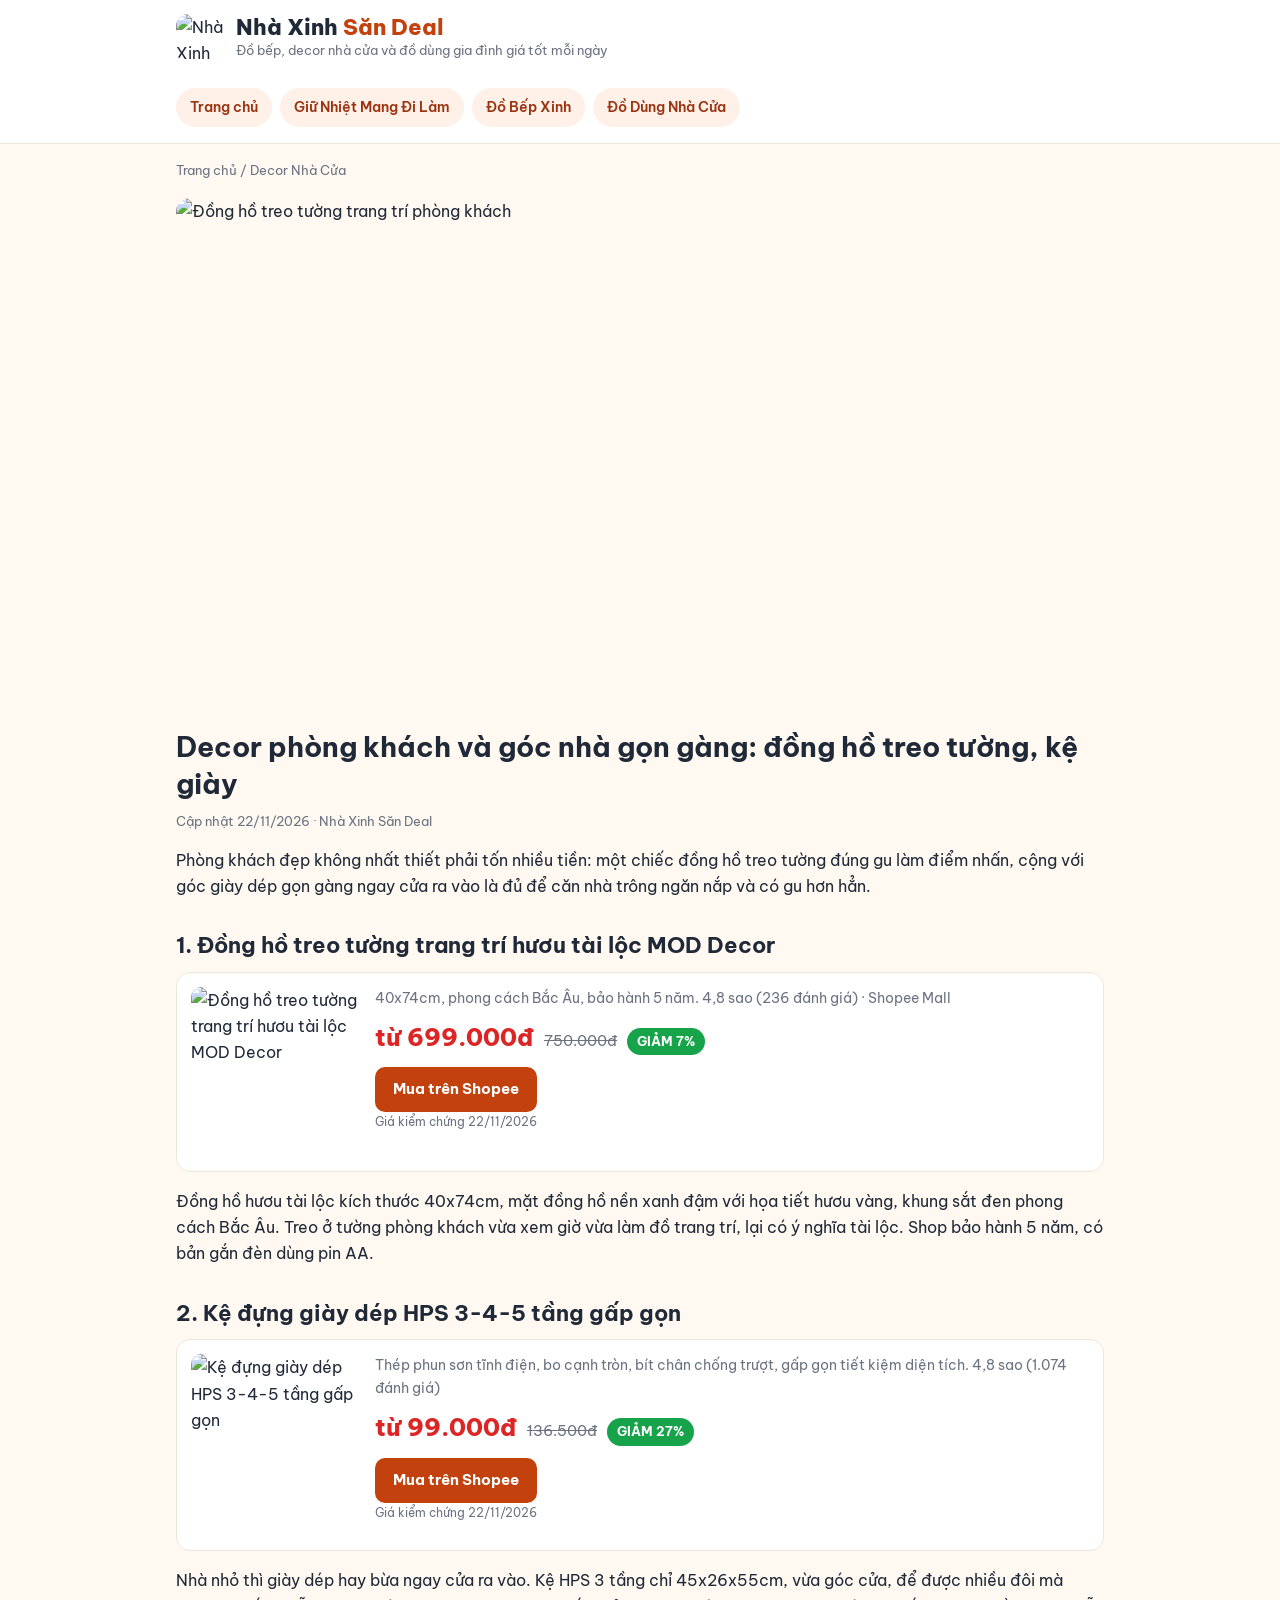
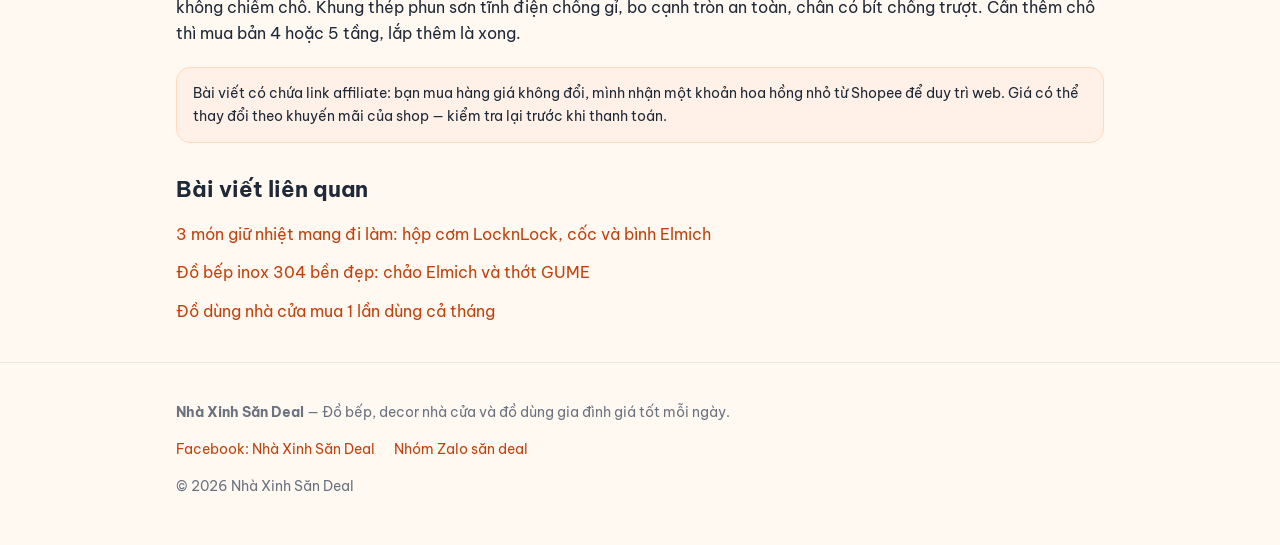
==== bai-viet/decor-phong-khach-gon-gang.html @ 506d566c "Add files via upload" ====
<!doctype html>
<html lang="vi">
<head>
<meta charset="utf-8" />
<meta name="viewport" content="width=device-width, initial-scale=1" />
<title>Decor phòng khách và góc nhà gọn gàng: đồng hồ treo tường, kệ giày — Nhà Xinh Săn Deal</title>
<meta name="description" content="Đồng hồ treo tường trang trí hươu tài lộc MOD Decor phong cách Bắc Âu và kệ giày HPS gấp gọn cho nhà nhỏ: decor phòng khách đẹp, góc nhà gọn gàng. Giá kiểm chứng, link mua Shopee." />
<meta property="og:title" content="Decor phòng khách và góc nhà gọn gàng: đồng hồ treo tường, kệ giày" />
<meta property="og:description" content="Đồng hồ hươu tài lộc phong cách Bắc Âu và kệ giày gấp gọn cho nhà nhỏ. Giá kiểm chứng từng món." />
<meta property="og:type" content="article" />
<meta property="og:url" content="https://nhaxinhsandeal.pages.dev/bai-viet/decor-phong-khach-gon-gang.html" />
<meta property="og:site_name" content="Nhà Xinh Săn Deal" />
<meta property="og:locale" content="vi_VN" />
<meta property="og:image" content="https://nhaxinhsandeal.pages.dev/images/dong-ho.jpg" />
<link rel="icon" type="image/png" href="../images/logo.png" />
<link rel="preconnect" href="https://fonts.googleapis.com" />
<link rel="preconnect" href="https://fonts.gstatic.com" crossorigin />
<link href="https://fonts.googleapis.com/css2?family=Be+Vietnam+Pro:wght@400;500;600;700;800&display=swap" rel="stylesheet" />
<link rel="stylesheet" href="../style.css" />
</head>
<body>
<header class="site">
  <div class="wrap">
    <div class="header-in">
      <img class="brand-logo" src="../images/logo.png" alt="Nhà Xinh Săn Deal" />
      <div>
        <div class="brand-name">Nhà Xinh <span>Săn Deal</span></div>
        <div class="brand-tag">Đồ bếp, decor nhà cửa và đồ dùng gia đình giá tốt mỗi ngày</div>
      </div>
    </div>
    <nav class="cats">
      <a href="../index.html">Trang chủ</a>
      <a href="giu-nhiet-mang-di-lam.html">Giữ Nhiệt Mang Đi Làm</a>
      <a href="do-bep-inox-304.html">Đồ Bếp Xinh</a>
      <a href="do-dung-nha-cua-mua-mot-lan.html">Đồ Dùng Nhà Cửa</a>
    </nav>
  </div>
</header>

<main class="wrap article-body">
  <div class="breadcrumb"><a href="../index.html">Trang chủ</a> / Decor Nhà Cửa</div>
  <div class="article-head">
    <img class="hero-img" src="../images/dong-ho.jpg" alt="Đồng hồ treo tường trang trí phòng khách" />
    <h1>Decor phòng khách và góc nhà gọn gàng: đồng hồ treo tường, kệ giày</h1>
    <p class="meta">Cập nhật 22/11/2026 · Nhà Xinh Săn Deal</p>
  </div>

  <p>Phòng khách đẹp không nhất thiết phải tốn nhiều tiền: một chiếc đồng hồ treo tường đúng gu làm điểm nhấn, cộng với góc giày dép gọn gàng ngay cửa ra vào là đủ để căn nhà trông ngăn nắp và có gu hơn hẳn.</p>

  <h2>1. Đồng hồ treo tường trang trí hươu tài lộc MOD Decor</h2>
  <div class="product">
    <img src="../images/dong-ho.jpg" alt="Đồng hồ treo tường trang trí hươu tài lộc MOD Decor" />
    <div>
      <p class="spec">40x74cm, phong cách Bắc Âu, bảo hành 5 năm. 4,8 sao (236 đánh giá) · Shopee Mall</p>
      <div class="price-row"><span class="price">từ 699.000đ</span><span class="old">750.000đ</span><span class="badge">GIẢM 7%</span></div>
      <a class="btn" href="https://s.shopee.vn/an_redir?origin_link=https%3A%2F%2Fshopee.vn%2Fproduct%2F658815962%2F21783513484&amp;affiliate_id=17384790294" target="_blank" rel="sponsored nofollow noopener">Mua trên Shopee</a>
      <p class="checked">Giá kiểm chứng 22/11/2026</p>
    </div>
  </div>
  <p>Đồng hồ hươu tài lộc kích thước 40x74cm, mặt đồng hồ nền xanh đậm với họa tiết hươu vàng, khung sắt đen phong cách Bắc Âu. Treo ở tường phòng khách vừa xem giờ vừa làm đồ trang trí, lại có ý nghĩa tài lộc. Shop bảo hành 5 năm, có bản gắn đèn dùng pin AA.</p>

  <h2>2. Kệ đựng giày dép HPS 3-4-5 tầng gấp gọn</h2>
  <div class="product">
    <img src="../images/ke-giay.jpg" alt="Kệ đựng giày dép HPS 3-4-5 tầng gấp gọn" />
    <div>
      <p class="spec">Thép phun sơn tĩnh điện, bo cạnh tròn, bít chân chống trượt, gấp gọn tiết kiệm diện tích. 4,8 sao (1.074 đánh giá)</p>
      <div class="price-row"><span class="price">từ 99.000đ</span><span class="old">136.500đ</span><span class="badge">GIẢM 27%</span></div>
      <a class="btn" href="https://s.shopee.vn/an_redir?origin_link=https%3A%2F%2Fshopee.vn%2Fproduct%2F782881838%2F28325339912&amp;affiliate_id=17384790294" target="_blank" rel="sponsored nofollow noopener">Mua trên Shopee</a>
      <p class="checked">Giá kiểm chứng 22/11/2026</p>
    </div>
  </div>
  <p>Nhà nhỏ thì giày dép hay bừa ngay cửa ra vào. Kệ HPS 3 tầng chỉ 45x26x55cm, vừa góc cửa, để được nhiều đôi mà không chiếm chỗ. Khung thép phun sơn tĩnh điện chống gỉ, bo cạnh tròn an toàn, chân có bít chống trượt. Cần thêm chỗ thì mua bản 4 hoặc 5 tầng, lắp thêm là xong.</p>

  <!-- Quảng cáo 2/2 (tối đa 2 vị trí trên toàn web, không popunder): dán mã Monetag vào div này khi có. -->
  <div class="ad-slot" id="ad-article"></div>

  <div class="note">Bài viết có chứa link affiliate: bạn mua hàng giá không đổi, mình nhận một khoản hoa hồng nhỏ từ Shopee để duy trì web. Giá có thể thay đổi theo khuyến mãi của shop — kiểm tra lại trước khi thanh toán.</div>

  <h2>Bài viết liên quan</h2>
  <div class="related">
    <a href="giu-nhiet-mang-di-lam.html">3 món giữ nhiệt mang đi làm: hộp cơm LocknLock, cốc và bình Elmich</a>
    <a href="do-bep-inox-304.html">Đồ bếp inox 304 bền đẹp: chảo Elmich và thớt GUME</a>
    <a href="do-dung-nha-cua-mua-mot-lan.html">Đồ dùng nhà cửa mua 1 lần dùng cả tháng</a>
  </div>
</main>

<footer class="site">
  <div class="wrap">
    <p><strong>Nhà Xinh Săn Deal</strong> — Đồ bếp, decor nhà cửa và đồ dùng gia đình giá tốt mỗi ngày.</p>
    <p class="links">
      <a href="https://www.facebook.com/profile.php?id=61596059646837" target="_blank" rel="noopener">Facebook: Nhà Xinh Săn Deal</a>
      <a href="https://zalo.me/g/mla2rpz2mwe6gcdsgxaw" target="_blank" rel="noopener">Nhóm Zalo săn deal</a>
    </p>
    <p>© 2026 Nhà Xinh Săn Deal</p>
  </div>
</footer>
</body>
</html>
---- style.css ----
/* Nhà Xinh Săn Deal — style chung. Quy tắc quảng cáo (user dặn 22/11):
   Tối đa 2 vị trí quảng cáo trên toàn web, KHÔNG popunder, KHÔNG quảng cáo
   nổi/dính, không làm phiền người đọc. Vị trí: 1 cuối trang chủ + 1 giữa bài
   viết. Mã Monetag dán vào .ad-slot khi có; slot trống sẽ tự ẩn. */
:root {
  --bg: #fff9f2;
  --surface: #ffffff;
  --ink: #1f2937;
  --muted: #6b7280;
  --line: #ede6da;
  --accent: #c2410c;
  --accent-dark: #9a3412;
  --accent-soft: #fff1e7;
  --green: #16a34a;
  --red: #dc2626;
  --radius: 14px;
}
* { box-sizing: border-box; }
body {
  margin: 0;
  background: var(--bg);
  color: var(--ink);
  font-family: "Be Vietnam Pro", system-ui, -apple-system, "Segoe UI", sans-serif;
  line-height: 1.65;
}
a { color: var(--accent); text-decoration: none; }
a:hover { text-decoration: underline; }
img { max-width: 100%; display: block; }
.wrap { max-width: 960px; margin: 0 auto; padding: 0 16px; }

/* Header */
header.site {
  background: var(--surface);
  border-bottom: 1px solid var(--line);
}
.header-in {
  display: flex; align-items: center; gap: 12px;
  padding: 14px 0;
}
.brand-logo { width: 48px; height: 48px; border-radius: 12px; object-fit: cover; }
.brand-name { font-size: 22px; font-weight: 800; color: var(--ink); line-height: 1.2; }
.brand-name span { color: var(--accent); }
.brand-tag { font-size: 13px; color: var(--muted); }
nav.cats {
  display: flex; gap: 8px; flex-wrap: wrap;
  padding: 12px 0 16px;
}
nav.cats a {
  background: var(--accent-soft); color: var(--accent-dark);
  font-weight: 600; font-size: 14px;
  padding: 8px 14px; border-radius: 999px;
}
nav.cats a:hover { background: #ffe4d1; text-decoration: none; }

/* Hero */
.hero { padding: 28px 0 8px; }
.hero h1 { font-size: 30px; line-height: 1.3; margin: 0 0 8px; }
.hero p { color: var(--muted); margin: 0; font-size: 16px; }

/* Sections */
section { padding: 24px 0 8px; }
.section-title { font-size: 22px; margin: 0 0 4px; }
.section-sub { color: var(--muted); font-size: 14px; margin: 0 0 16px; }

/* Article cards */
.article-grid {
  display: grid; gap: 16px;
  grid-template-columns: 1fr;
}
@media (min-width: 640px) { .article-grid { grid-template-columns: 1fr 1fr; } }
.article-card {
  background: var(--surface); border: 1px solid var(--line);
  border-radius: var(--radius); overflow: hidden;
  display: block; color: var(--ink);
}
.article-card:hover { text-decoration: none; box-shadow: 0 8px 24px rgba(31, 41, 55, .10); }
.article-card img { width: 100%; aspect-ratio: 16 / 10; object-fit: cover; }
.article-card .body { padding: 14px 16px 16px; }
.article-card h3 { margin: 0 0 6px; font-size: 18px; line-height: 1.4; }
.article-card p { margin: 0; color: var(--muted); font-size: 14px; }
.article-card .meta { font-size: 12px; color: var(--muted); margin-top: 10px; }

/* Product cards */
.product {
  display: flex; gap: 14px;
  background: var(--surface); border: 1px solid var(--line);
  border-radius: var(--radius); padding: 14px; margin-bottom: 16px;
}
.product img {
  width: 130px; height: 130px; object-fit: cover;
  border-radius: 10px; flex-shrink: 0;
}
@media (min-width: 640px) { .product img { width: 170px; height: 170px; } }
.product h3 { margin: 0 0 6px; font-size: 18px; line-height: 1.4; }
.product .spec { color: var(--muted); font-size: 14px; margin: 0 0 8px; }
.price-row { display: flex; align-items: baseline; gap: 10px; flex-wrap: wrap; }
.price { color: var(--red); font-size: 24px; font-weight: 800; }
.old { color: var(--muted); text-decoration: line-through; font-size: 15px; }
.badge {
  background: var(--green); color: #fff; font-size: 13px; font-weight: 700;
  padding: 3px 10px; border-radius: 999px;
}
.btn {
  display: inline-block; margin-top: 10px;
  background: var(--accent); color: #fff; font-weight: 700;
  padding: 10px 18px; border-radius: 10px; font-size: 15px;
}
.btn:hover { background: var(--accent-dark); text-decoration: none; }
.checked { font-size: 12px; color: var(--muted); margin: 8px 0 0; }

/* Article body */
.article-body h2 { font-size: 22px; margin: 28px 0 8px; }
.article-body p { margin: 0 0 14px; }
.article-body ul { margin: 0 0 14px; padding-left: 20px; }
.breadcrumb { font-size: 13px; color: var(--muted); padding: 16px 0 0; }
.breadcrumb a { color: var(--muted); }
.article-head img.hero-img {
  width: 100%; aspect-ratio: 16 / 9; object-fit: cover;
  border-radius: var(--radius); margin: 16px 0 8px;
}
.article-head h1 { font-size: 28px; line-height: 1.35; margin: 8px 0; }
.article-head .meta { color: var(--muted); font-size: 13px; }
.related { margin-top: 8px; }
.related a { display: block; padding: 6px 0; }

/* Disclosure + ads */
.note {
  background: var(--accent-soft); border: 1px solid #ffd9bd;
  border-radius: var(--radius); padding: 14px 16px;
  font-size: 14px; margin: 20px 0;
}
.ad-slot:empty { display: none; }
.ad-slot {
  margin: 24px 0; text-align: center;
}
.ad-label { font-size: 11px; color: var(--muted); letter-spacing: .08em; }

/* Footer */
footer.site {
  border-top: 1px solid var(--line);
  margin-top: 32px; padding: 24px 0 32px;
  color: var(--muted); font-size: 14px;
}
footer.site .links a { margin-right: 16px; }
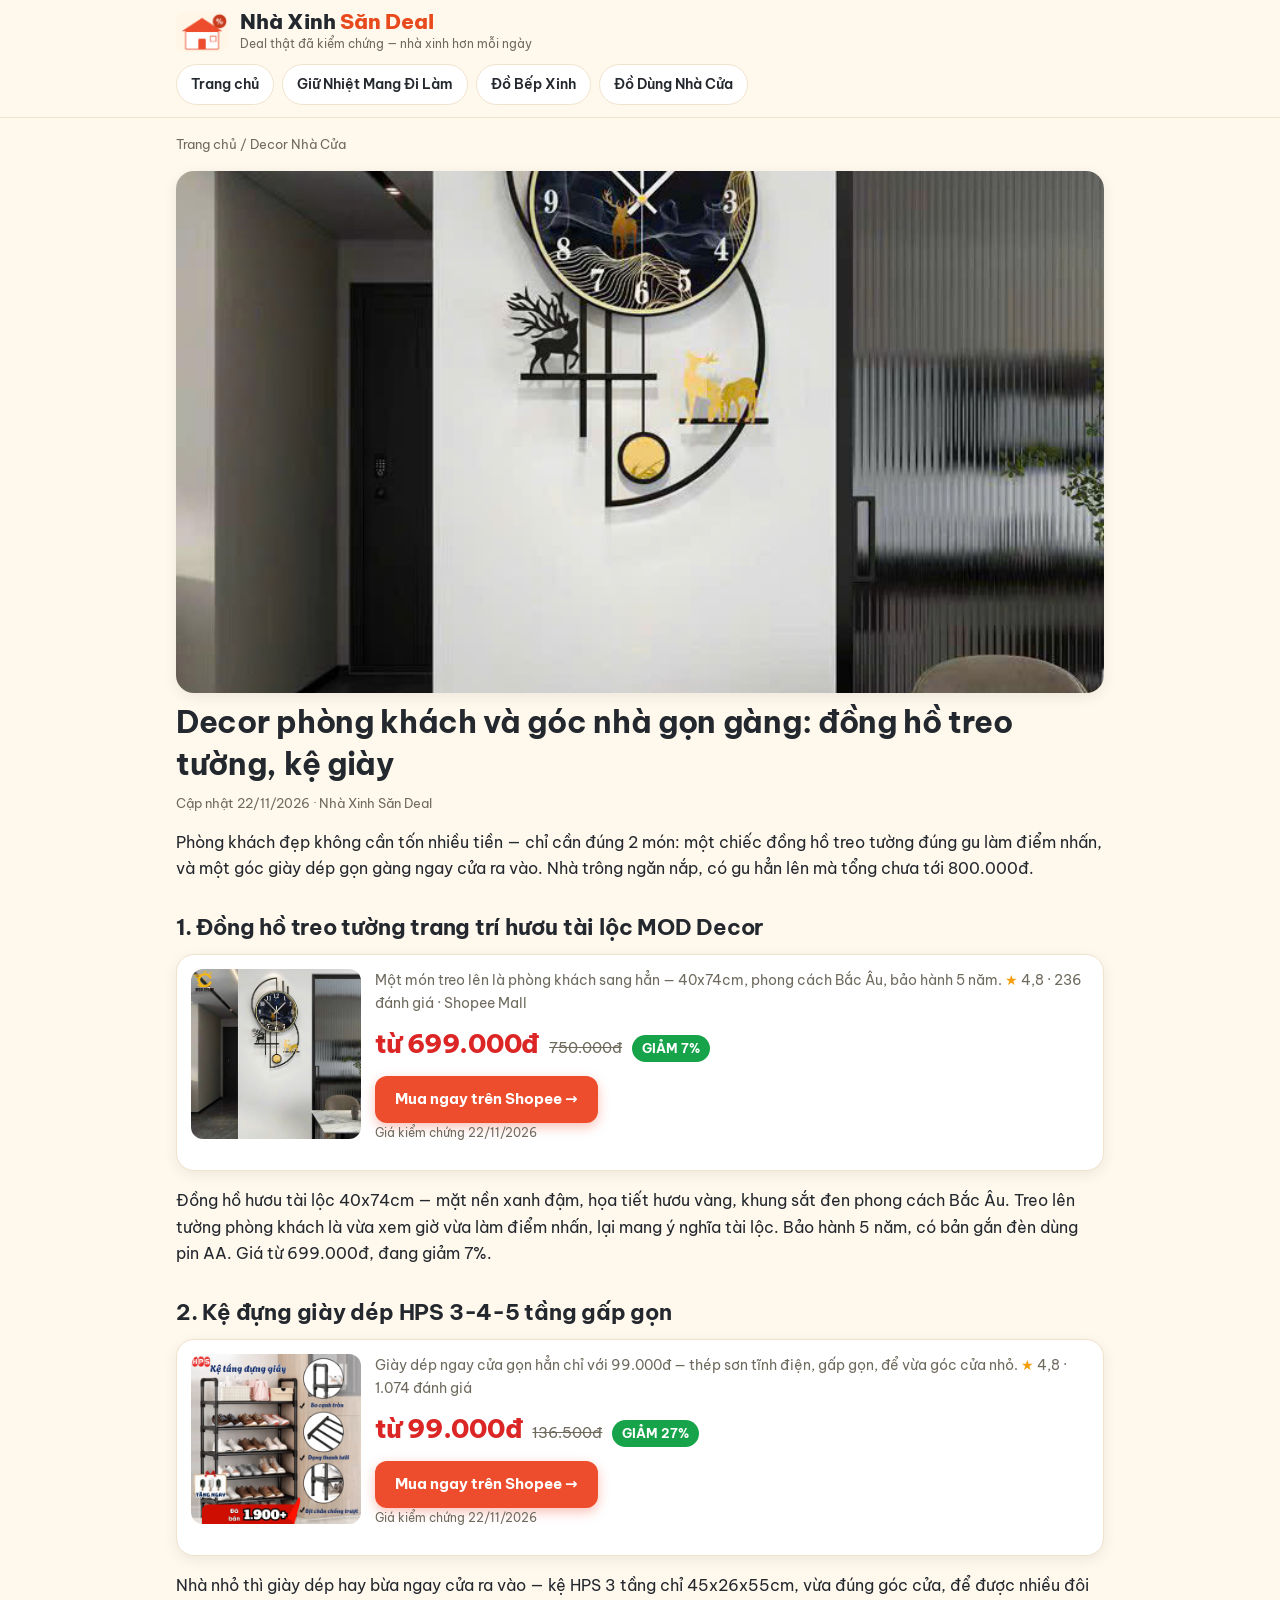
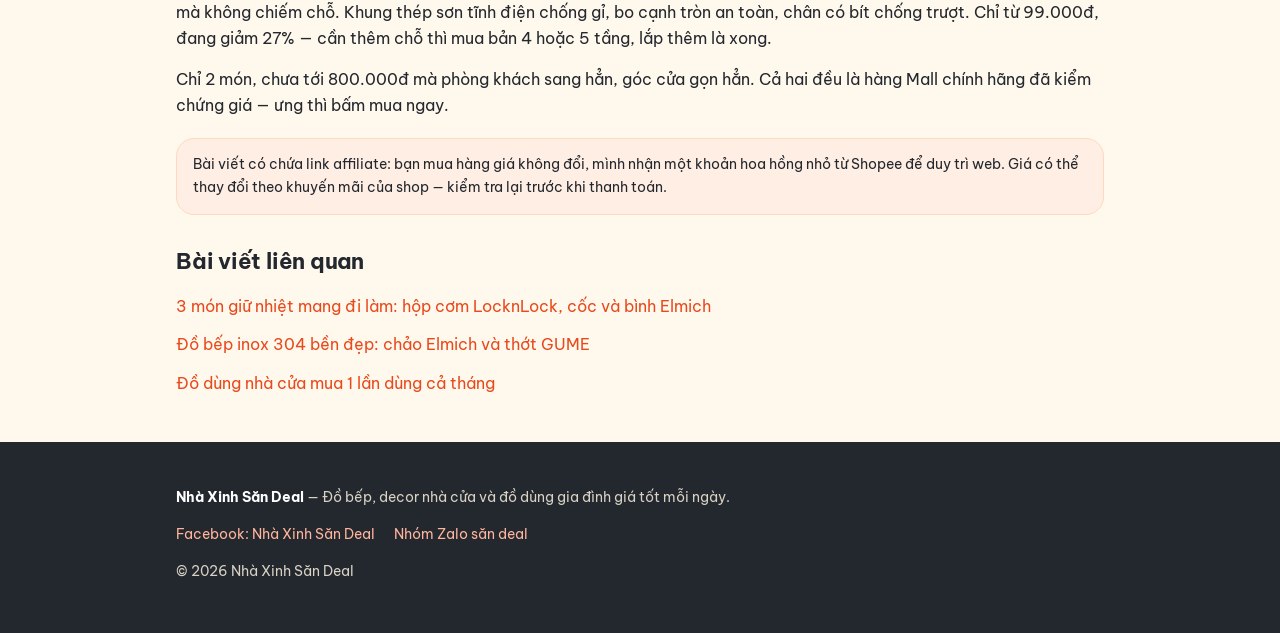
==== commit 78de770e: "Copy mới: lời văn cuốn và kích thích mua (4 bài viết)" ====
--- a/bai-viet/decor-phong-khach-gon-gang.html
+++ b/bai-viet/decor-phong-khach-gon-gang.html
@@ -4,9 +4,9 @@
 <meta charset="utf-8" />
 <meta name="viewport" content="width=device-width, initial-scale=1" />
 <title>Decor phòng khách và góc nhà gọn gàng: đồng hồ treo tường, kệ giày — Nhà Xinh Săn Deal</title>
-<meta name="description" content="Đồng hồ treo tường trang trí hươu tài lộc MOD Decor phong cách Bắc Âu và kệ giày HPS gấp gọn cho nhà nhỏ: decor phòng khách đẹp, góc nhà gọn gàng. Giá kiểm chứng, link mua Shopee." />
+<meta name="description" content="Phòng khách sang hẳn lên chỉ với 2 món: đồng hồ hươu tài lộc phong cách Bắc Âu và kệ giày gấp gọn cho nhà nhỏ. Giá kiểm chứng, link mua Shopee." />
 <meta property="og:title" content="Decor phòng khách và góc nhà gọn gàng: đồng hồ treo tường, kệ giày" />
-<meta property="og:description" content="Đồng hồ hươu tài lộc phong cách Bắc Âu và kệ giày gấp gọn cho nhà nhỏ. Giá kiểm chứng từng món." />
+<meta property="og:description" content="Phòng khách sang hẳn lên chỉ với 2 món, tổng chưa tới 800.000đ. Giá kiểm chứng từng món." />
 <meta property="og:type" content="article" />
 <meta property="og:url" content="https://nhaxinhsandeal.pages.dev/bai-viet/decor-phong-khach-gon-gang.html" />
 <meta property="og:site_name" content="Nhà Xinh Săn Deal" />
@@ -22,10 +22,10 @@
 <header class="site">
   <div class="wrap">
     <div class="header-in">
-      <img class="brand-logo" src="../images/logo.png" alt="Nhà Xinh Săn Deal" />
+      <img class="brand-logo" src="../images/logo-icon.png" alt="Nhà Xinh Săn Deal" />
       <div>
         <div class="brand-name">Nhà Xinh <span>Săn Deal</span></div>
-        <div class="brand-tag">Đồ bếp, decor nhà cửa và đồ dùng gia đình giá tốt mỗi ngày</div>
+        <div class="brand-tag">Deal thật đã kiểm chứng — nhà xinh hơn mỗi ngày</div>
       </div>
     </div>
     <nav class="cats">
@@ -45,31 +45,33 @@
     <p class="meta">Cập nhật 22/11/2026 · Nhà Xinh Săn Deal</p>
   </div>
 
-  <p>Phòng khách đẹp không nhất thiết phải tốn nhiều tiền: một chiếc đồng hồ treo tường đúng gu làm điểm nhấn, cộng với góc giày dép gọn gàng ngay cửa ra vào là đủ để căn nhà trông ngăn nắp và có gu hơn hẳn.</p>
+  <p>Phòng khách đẹp không cần tốn nhiều tiền — chỉ cần đúng 2 món: một chiếc đồng hồ treo tường đúng gu làm điểm nhấn, và một góc giày dép gọn gàng ngay cửa ra vào. Nhà trông ngăn nắp, có gu hẳn lên mà tổng chưa tới 800.000đ.</p>
 
   <h2>1. Đồng hồ treo tường trang trí hươu tài lộc MOD Decor</h2>
   <div class="product">
     <img src="../images/dong-ho.jpg" alt="Đồng hồ treo tường trang trí hươu tài lộc MOD Decor" />
     <div>
-      <p class="spec">40x74cm, phong cách Bắc Âu, bảo hành 5 năm. 4,8 sao (236 đánh giá) · Shopee Mall</p>
+      <p class="spec">Một món treo lên là phòng khách sang hẳn — 40x74cm, phong cách Bắc Âu, bảo hành 5 năm. <span class="star">★</span> 4,8 · 236 đánh giá · Shopee Mall</p>
       <div class="price-row"><span class="price">từ 699.000đ</span><span class="old">750.000đ</span><span class="badge">GIẢM 7%</span></div>
-      <a class="btn" href="https://s.shopee.vn/an_redir?origin_link=https%3A%2F%2Fshopee.vn%2Fproduct%2F658815962%2F21783513484&amp;affiliate_id=17384790294" target="_blank" rel="sponsored nofollow noopener">Mua trên Shopee</a>
+      <a class="btn" href="https://s.shopee.vn/an_redir?origin_link=https%3A%2F%2Fshopee.vn%2Fproduct%2F658815962%2F21783513484&amp;affiliate_id=17384790294" target="_blank" rel="sponsored nofollow noopener">Mua ngay trên Shopee →</a>
       <p class="checked">Giá kiểm chứng 22/11/2026</p>
     </div>
   </div>
-  <p>Đồng hồ hươu tài lộc kích thước 40x74cm, mặt đồng hồ nền xanh đậm với họa tiết hươu vàng, khung sắt đen phong cách Bắc Âu. Treo ở tường phòng khách vừa xem giờ vừa làm đồ trang trí, lại có ý nghĩa tài lộc. Shop bảo hành 5 năm, có bản gắn đèn dùng pin AA.</p>
+  <p>Đồng hồ hươu tài lộc 40x74cm — mặt nền xanh đậm, họa tiết hươu vàng, khung sắt đen phong cách Bắc Âu. Treo lên tường phòng khách là vừa xem giờ vừa làm điểm nhấn, lại mang ý nghĩa tài lộc. Bảo hành 5 năm, có bản gắn đèn dùng pin AA. Giá từ 699.000đ, đang giảm 7%.</p>
 
   <h2>2. Kệ đựng giày dép HPS 3-4-5 tầng gấp gọn</h2>
   <div class="product">
     <img src="../images/ke-giay.jpg" alt="Kệ đựng giày dép HPS 3-4-5 tầng gấp gọn" />
     <div>
-      <p class="spec">Thép phun sơn tĩnh điện, bo cạnh tròn, bít chân chống trượt, gấp gọn tiết kiệm diện tích. 4,8 sao (1.074 đánh giá)</p>
+      <p class="spec">Giày dép ngay cửa gọn hẳn chỉ với 99.000đ — thép sơn tĩnh điện, gấp gọn, để vừa góc cửa nhỏ. <span class="star">★</span> 4,8 · 1.074 đánh giá</p>
       <div class="price-row"><span class="price">từ 99.000đ</span><span class="old">136.500đ</span><span class="badge">GIẢM 27%</span></div>
-      <a class="btn" href="https://s.shopee.vn/an_redir?origin_link=https%3A%2F%2Fshopee.vn%2Fproduct%2F782881838%2F28325339912&amp;affiliate_id=17384790294" target="_blank" rel="sponsored nofollow noopener">Mua trên Shopee</a>
+      <a class="btn" href="https://s.shopee.vn/an_redir?origin_link=https%3A%2F%2Fshopee.vn%2Fproduct%2F782881838%2F28325339912&amp;affiliate_id=17384790294" target="_blank" rel="sponsored nofollow noopener">Mua ngay trên Shopee →</a>
       <p class="checked">Giá kiểm chứng 22/11/2026</p>
     </div>
   </div>
-  <p>Nhà nhỏ thì giày dép hay bừa ngay cửa ra vào. Kệ HPS 3 tầng chỉ 45x26x55cm, vừa góc cửa, để được nhiều đôi mà không chiếm chỗ. Khung thép phun sơn tĩnh điện chống gỉ, bo cạnh tròn an toàn, chân có bít chống trượt. Cần thêm chỗ thì mua bản 4 hoặc 5 tầng, lắp thêm là xong.</p>
+  <p>Nhà nhỏ thì giày dép hay bừa ngay cửa ra vào — kệ HPS 3 tầng chỉ 45x26x55cm, vừa đúng góc cửa, để được nhiều đôi mà không chiếm chỗ. Khung thép sơn tĩnh điện chống gỉ, bo cạnh tròn an toàn, chân có bít chống trượt. Chỉ từ 99.000đ, đang giảm 27% — cần thêm chỗ thì mua bản 4 hoặc 5 tầng, lắp thêm là xong.</p>
+
+  <p>Chỉ 2 món, chưa tới 800.000đ mà phòng khách sang hẳn, góc cửa gọn hẳn. Cả hai đều là hàng Mall chính hãng đã kiểm chứng giá — ưng thì bấm mua ngay.</p>
 
   <!-- Quảng cáo 2/2 (tối đa 2 vị trí trên toàn web, không popunder): dán mã Monetag vào div này khi có. -->
   <div class="ad-slot" id="ad-article"></div>
--- a/style.css
+++ b/style.css
@@ -1,19 +1,25 @@
-/* Nhà Xinh Săn Deal — style chung. Quy tắc quảng cáo (user dặn 22/11):
-   Tối đa 2 vị trí quảng cáo trên toàn web, KHÔNG popunder, KHÔNG quảng cáo
-   nổi/dính, không làm phiền người đọc. Vị trí: 1 cuối trang chủ + 1 giữa bài
+/* Nhà Xinh Săn Deal — style v2 (làm đẹp 22/11/2026).
+   Màu theo đúng bộ nhận diện: cam đỏ #E8491D, nền kem #FFF8EC, chữ than #23272E.
+   Quy tắc quảng cáo (user dặn 22/11): TỐI ĐA 2 vị trí trên toàn web, KHÔNG
+   popunder, KHÔNG quảng cáo nổi/dính. Vị trí: 1 cuối trang chủ + 1 giữa bài
    viết. Mã Monetag dán vào .ad-slot khi có; slot trống sẽ tự ẩn. */
 :root {
-  --bg: #fff9f2;
+  --bg: #fff8ec;
   --surface: #ffffff;
-  --ink: #1f2937;
-  --muted: #6b7280;
-  --line: #ede6da;
-  --accent: #c2410c;
-  --accent-dark: #9a3412;
-  --accent-soft: #fff1e7;
+  --ink: #23272e;
+  --muted: #6f6a5e;
+  --line: #f0e3cd;
+  --accent: #e8491d;
+  --accent-dark: #c93a12;
+  --accent-soft: #ffeee3;
+  --shopee: #ee4d2d;
+  --shopee-dark: #d63f1f;
+  --gold: #f59e0b;
   --green: #16a34a;
   --red: #dc2626;
-  --radius: 14px;
+  --radius: 18px;
+  --shadow: 0 10px 28px rgba(35, 39, 46, 0.10);
+  --shadow-sm: 0 4px 14px rgba(35, 39, 46, 0.08);
 }
 * { box-sizing: border-box; }
 body {
@@ -28,39 +34,91 @@
 img { max-width: 100%; display: block; }
 .wrap { max-width: 960px; margin: 0 auto; padding: 0 16px; }
 
-/* Header */
+/* Header — dính trên cùng, nền mờ */
 header.site {
-  background: var(--surface);
+  position: sticky; top: 0; z-index: 50;
+  background: rgba(255, 248, 236, 0.92);
+  backdrop-filter: blur(10px);
+  -webkit-backdrop-filter: blur(10px);
   border-bottom: 1px solid var(--line);
 }
 .header-in {
   display: flex; align-items: center; gap: 12px;
-  padding: 14px 0;
-}
-.brand-logo { width: 48px; height: 48px; border-radius: 12px; object-fit: cover; }
-.brand-name { font-size: 22px; font-weight: 800; color: var(--ink); line-height: 1.2; }
+  padding: 10px 0;
+}
+.brand-logo { width: 52px; height: 40px; object-fit: cover; object-position: top; border-radius: 8px; }
+.brand-name { font-size: 21px; font-weight: 800; color: var(--ink); line-height: 1.15; letter-spacing: -0.01em; }
 .brand-name span { color: var(--accent); }
-.brand-tag { font-size: 13px; color: var(--muted); }
+.brand-tag { font-size: 12px; color: var(--muted); }
 nav.cats {
   display: flex; gap: 8px; flex-wrap: wrap;
-  padding: 12px 0 16px;
+  padding: 0 0 12px;
 }
 nav.cats a {
-  background: var(--accent-soft); color: var(--accent-dark);
+  background: var(--surface); color: var(--ink);
+  border: 1px solid var(--line);
   font-weight: 600; font-size: 14px;
   padding: 8px 14px; border-radius: 999px;
-}
-nav.cats a:hover { background: #ffe4d1; text-decoration: none; }
-
-/* Hero */
-.hero { padding: 28px 0 8px; }
-.hero h1 { font-size: 30px; line-height: 1.3; margin: 0 0 8px; }
-.hero p { color: var(--muted); margin: 0; font-size: 16px; }
+  transition: all 0.15s ease;
+}
+nav.cats a:hover {
+  background: var(--accent); color: #fff; border-color: var(--accent);
+  text-decoration: none;
+}
+
+/* Hero — ảnh bìa thương hiệu */
+.hero-banner {
+  margin-top: 18px;
+  border-radius: 20px; overflow: hidden;
+  box-shadow: var(--shadow);
+}
+.hero-banner img { width: 100%; }
+.hero-text { padding: 22px 4px 4px; text-align: center; }
+.hero-text h1 { font-size: 26px; line-height: 1.3; margin: 0 0 6px; letter-spacing: -0.01em; }
+.hero-text p { color: var(--muted); margin: 0; font-size: 15px; }
+@media (min-width: 640px) { .hero-text h1 { font-size: 32px; } }
+
+/* Deal nổi bật */
+.feature {
+  display: flex; flex-direction: column;
+  background: linear-gradient(135deg, #e8491d 0%, #f97316 100%);
+  border-radius: 20px; overflow: hidden;
+  margin-top: 26px; color: #fff;
+  box-shadow: var(--shadow);
+}
+.feature .f-body { padding: 22px 22px 24px; }
+.feature .f-tag {
+  display: inline-block;
+  background: rgba(255, 255, 255, 0.22);
+  border: 1px solid rgba(255, 255, 255, 0.5);
+  font-size: 12px; font-weight: 800; letter-spacing: 0.12em;
+  padding: 5px 12px; border-radius: 999px; margin-bottom: 10px;
+}
+.feature h2 { margin: 0 0 6px; font-size: 23px; line-height: 1.35; }
+.feature p { margin: 0 0 12px; opacity: 0.95; font-size: 14px; }
+.feature .f-price { font-size: 34px; font-weight: 800; line-height: 1; }
+.feature .f-old { opacity: 0.75; text-decoration: line-through; font-size: 17px; margin-left: 10px; }
+.feature .btn-light {
+  display: inline-block; margin-top: 16px;
+  background: #fff; color: var(--accent-dark); font-weight: 800;
+  padding: 11px 22px; border-radius: 12px; font-size: 15px;
+  box-shadow: 0 4px 14px rgba(0, 0, 0, 0.18);
+}
+.feature .btn-light:hover { text-decoration: none; transform: translateY(-1px); }
+.feature img { width: 100%; height: 220px; object-fit: cover; }
+@media (min-width: 640px) {
+  .feature { flex-direction: row; align-items: stretch; }
+  .feature .f-body { flex: 1.15; padding: 28px 8px 28px 28px; }
+  .feature img { flex: 1; height: auto; min-height: 280px; }
+}
 
 /* Sections */
-section { padding: 24px 0 8px; }
-.section-title { font-size: 22px; margin: 0 0 4px; }
-.section-sub { color: var(--muted); font-size: 14px; margin: 0 0 16px; }
+section { padding: 26px 0 8px; }
+.section-title {
+  font-size: 23px; margin: 0 0 4px; letter-spacing: -0.01em;
+  padding-left: 12px; border-left: 5px solid var(--accent);
+}
+.section-sub { color: var(--muted); font-size: 14px; margin: 0 0 18px; padding-left: 17px; }
 
 /* Article cards */
 .article-grid {
@@ -72,9 +130,20 @@
   background: var(--surface); border: 1px solid var(--line);
   border-radius: var(--radius); overflow: hidden;
   display: block; color: var(--ink);
-}
-.article-card:hover { text-decoration: none; box-shadow: 0 8px 24px rgba(31, 41, 55, .10); }
-.article-card img { width: 100%; aspect-ratio: 16 / 10; object-fit: cover; }
+  box-shadow: var(--shadow-sm);
+  transition: transform 0.18s ease, box-shadow 0.18s ease;
+}
+.article-card:hover {
+  text-decoration: none;
+  transform: translateY(-3px);
+  box-shadow: var(--shadow);
+}
+.article-card .thumb { overflow: hidden; }
+.article-card img {
+  width: 100%; aspect-ratio: 16 / 10; object-fit: cover;
+  transition: transform 0.35s ease;
+}
+.article-card:hover img { transform: scale(1.05); }
 .article-card .body { padding: 14px 16px 16px; }
 .article-card h3 { margin: 0 0 6px; font-size: 18px; line-height: 1.4; }
 .article-card p { margin: 0; color: var(--muted); font-size: 14px; }
@@ -85,16 +154,23 @@
   display: flex; gap: 14px;
   background: var(--surface); border: 1px solid var(--line);
   border-radius: var(--radius); padding: 14px; margin-bottom: 16px;
-}
+  box-shadow: var(--shadow-sm);
+  transition: transform 0.18s ease, box-shadow 0.18s ease;
+}
+.product:hover { transform: translateY(-2px); box-shadow: var(--shadow); }
+.product .p-img { overflow: hidden; border-radius: 12px; flex-shrink: 0; }
 .product img {
   width: 130px; height: 130px; object-fit: cover;
-  border-radius: 10px; flex-shrink: 0;
-}
+  border-radius: 12px;
+  transition: transform 0.35s ease;
+}
+.product:hover img { transform: scale(1.06); }
 @media (min-width: 640px) { .product img { width: 170px; height: 170px; } }
 .product h3 { margin: 0 0 6px; font-size: 18px; line-height: 1.4; }
 .product .spec { color: var(--muted); font-size: 14px; margin: 0 0 8px; }
+.star { color: var(--gold); }
 .price-row { display: flex; align-items: baseline; gap: 10px; flex-wrap: wrap; }
-.price { color: var(--red); font-size: 24px; font-weight: 800; }
+.price { color: var(--red); font-size: 26px; font-weight: 800; letter-spacing: -0.01em; }
 .old { color: var(--muted); text-decoration: line-through; font-size: 15px; }
 .badge {
   background: var(--green); color: #fff; font-size: 13px; font-weight: 700;
@@ -102,14 +178,16 @@
 }
 .btn {
   display: inline-block; margin-top: 10px;
-  background: var(--accent); color: #fff; font-weight: 700;
-  padding: 10px 18px; border-radius: 10px; font-size: 15px;
-}
-.btn:hover { background: var(--accent-dark); text-decoration: none; }
+  background: var(--shopee); color: #fff; font-weight: 700;
+  padding: 11px 20px; border-radius: 12px; font-size: 15px;
+  box-shadow: 0 4px 12px rgba(238, 77, 45, 0.35);
+  transition: all 0.15s ease;
+}
+.btn:hover { background: var(--shopee-dark); text-decoration: none; transform: translateY(-1px); }
 .checked { font-size: 12px; color: var(--muted); margin: 8px 0 0; }
 
 /* Article body */
-.article-body h2 { font-size: 22px; margin: 28px 0 8px; }
+.article-body h2 { font-size: 22px; margin: 28px 0 8px; letter-spacing: -0.01em; }
 .article-body p { margin: 0 0 14px; }
 .article-body ul { margin: 0 0 14px; padding-left: 20px; }
 .breadcrumb { font-size: 13px; color: var(--muted); padding: 16px 0 0; }
@@ -117,8 +195,10 @@
 .article-head img.hero-img {
   width: 100%; aspect-ratio: 16 / 9; object-fit: cover;
   border-radius: var(--radius); margin: 16px 0 8px;
-}
-.article-head h1 { font-size: 28px; line-height: 1.35; margin: 8px 0; }
+  box-shadow: var(--shadow-sm);
+}
+.article-head h1 { font-size: 27px; line-height: 1.35; margin: 8px 0; letter-spacing: -0.01em; }
+@media (min-width: 640px) { .article-head h1 { font-size: 31px; } }
 .article-head .meta { color: var(--muted); font-size: 13px; }
 .related { margin-top: 8px; }
 .related a { display: block; padding: 6px 0; }
@@ -130,15 +210,15 @@
   font-size: 14px; margin: 20px 0;
 }
 .ad-slot:empty { display: none; }
-.ad-slot {
-  margin: 24px 0; text-align: center;
-}
-.ad-label { font-size: 11px; color: var(--muted); letter-spacing: .08em; }
-
-/* Footer */
+.ad-slot { margin: 24px 0; text-align: center; }
+.ad-label { font-size: 11px; color: var(--muted); letter-spacing: 0.08em; }
+
+/* Footer — nền than, chữ kem */
 footer.site {
-  border-top: 1px solid var(--line);
-  margin-top: 32px; padding: 24px 0 32px;
-  color: var(--muted); font-size: 14px;
-}
+  background: #23272e; color: #d8d2c4;
+  margin-top: 40px; padding: 30px 0 36px;
+  font-size: 14px;
+}
+footer.site strong { color: #fff; }
+footer.site a { color: #ffb59d; }
 footer.site .links a { margin-right: 16px; }
